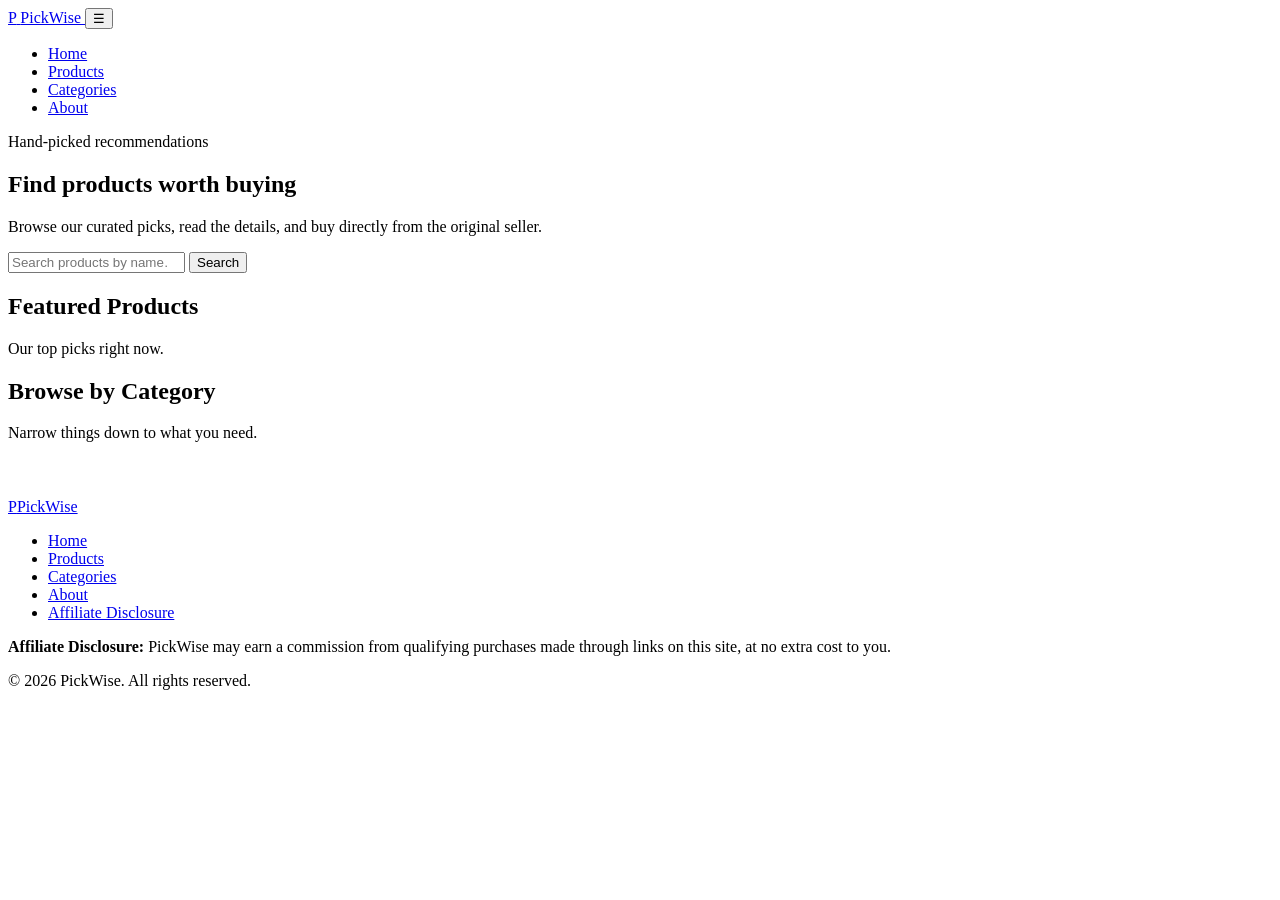
==== index.html @ e02d2fbe "Add files via upload" ====
<!DOCTYPE html>
<html lang="en">
<head>
  <meta charset="UTF-8">
  <meta name="viewport" content="width=device-width, initial-scale=1">
  <title>PickWise | Discover Products Worth Buying</title>
  <meta name="description" content="Browse hand-picked products across electronics, fitness, home and more. Find something you love and buy it directly from the original seller.">
  <link rel="stylesheet" href="css/style.css">
</head>
<body data-page="home">

  <!-- HEADER / NAVIGATION -->
  <header class="site-header">
    <div class="container header-inner">
      <a class="logo" href="index.html" aria-label="PickWise home">
        <span class="logo-mark">P</span>
        <span>PickWise</span>
      </a>

      <button class="nav-toggle" id="nav-toggle" aria-label="Toggle menu" aria-expanded="false" aria-controls="site-nav">☰</button>

      <nav aria-label="Main navigation">
        <ul class="nav-links" id="site-nav">
          <li><a class="active" href="index.html">Home</a></li>
          <li><a href="index.html#products">Products</a></li>
          <li><a href="index.html#categories">Categories</a></li>
          <li><a href="about.html">About</a></li>
        </ul>
      </nav>
    </div>
  </header>

  <main>
    <!-- HERO + SEARCH -->
    <section class="hero">
      <div class="container">
        <span class="eyebrow">Hand-picked recommendations</span>
        <h1>Find products <span>worth buying</span></h1>
        <p>Browse our curated picks, read the details, and buy directly from the original seller.</p>

        <form class="search-form" id="search-form" role="search">
          <input type="search" id="search-input" placeholder="Search products by name…" aria-label="Search products by name" autocomplete="off">
          <button class="btn btn-primary" type="submit">Search</button>
        </form>
      </div>
    </section>

    <!-- FEATURED PRODUCTS -->
    <section class="section section-soft" id="featured">
      <div class="container">
        <div class="section-head">
          <h2>Featured Products</h2>
          <p>Our top picks right now.</p>
        </div>
        <div class="product-grid" id="featured-grid"></div>
      </div>
    </section>

    <!-- CATEGORY FILTERS -->
    <section class="section" id="categories" style="padding-bottom: 0;">
      <div class="container">
        <div class="section-head">
          <h2>Browse by Category</h2>
          <p>Narrow things down to what you need.</p>
        </div>
        <div class="filter-bar" id="category-filters" role="group" aria-label="Filter products by category"></div>
      </div>
    </section>

    <!-- ALL PRODUCTS (filtered by search + category) -->
    <section class="section" id="products" style="padding-top: 24px;">
      <div class="container">
        <p class="results-meta" id="results-count" aria-live="polite"></p>

        <div class="product-grid" id="product-grid"></div>

        <div class="empty-state" id="empty-state" hidden>
          <h3>No products found</h3>
          <p>Try a different search term or category.</p>
          <button class="btn btn-outline" type="button" id="reset-filters">Clear filters</button>
        </div>
      </div>
    </section>
  </main>

  <!-- FOOTER -->
  <footer class="site-footer">
    <div class="container">
      <div class="footer-top">
        <a class="logo" href="index.html"><span class="logo-mark">P</span><span>PickWise</span></a>
        <ul class="footer-links">
          <li><a href="index.html">Home</a></li>
          <li><a href="index.html#products">Products</a></li>
          <li><a href="index.html#categories">Categories</a></li>
          <li><a href="about.html">About</a></li>
          <li><a href="about.html#disclosure">Affiliate Disclosure</a></li>
        </ul>
      </div>
      <p class="footer-disclosure">
        <strong>Affiliate Disclosure:</strong> PickWise may earn a commission from qualifying purchases made through links on this site, at no extra cost to you.
      </p>
      <p class="copyright">&copy; <span id="year">2026</span> PickWise. All rights reserved.</p>
    </div>
  </footer>

  <script src="js/products.js"></script>
  <script src="js/app.js"></script>
</body>
</html>
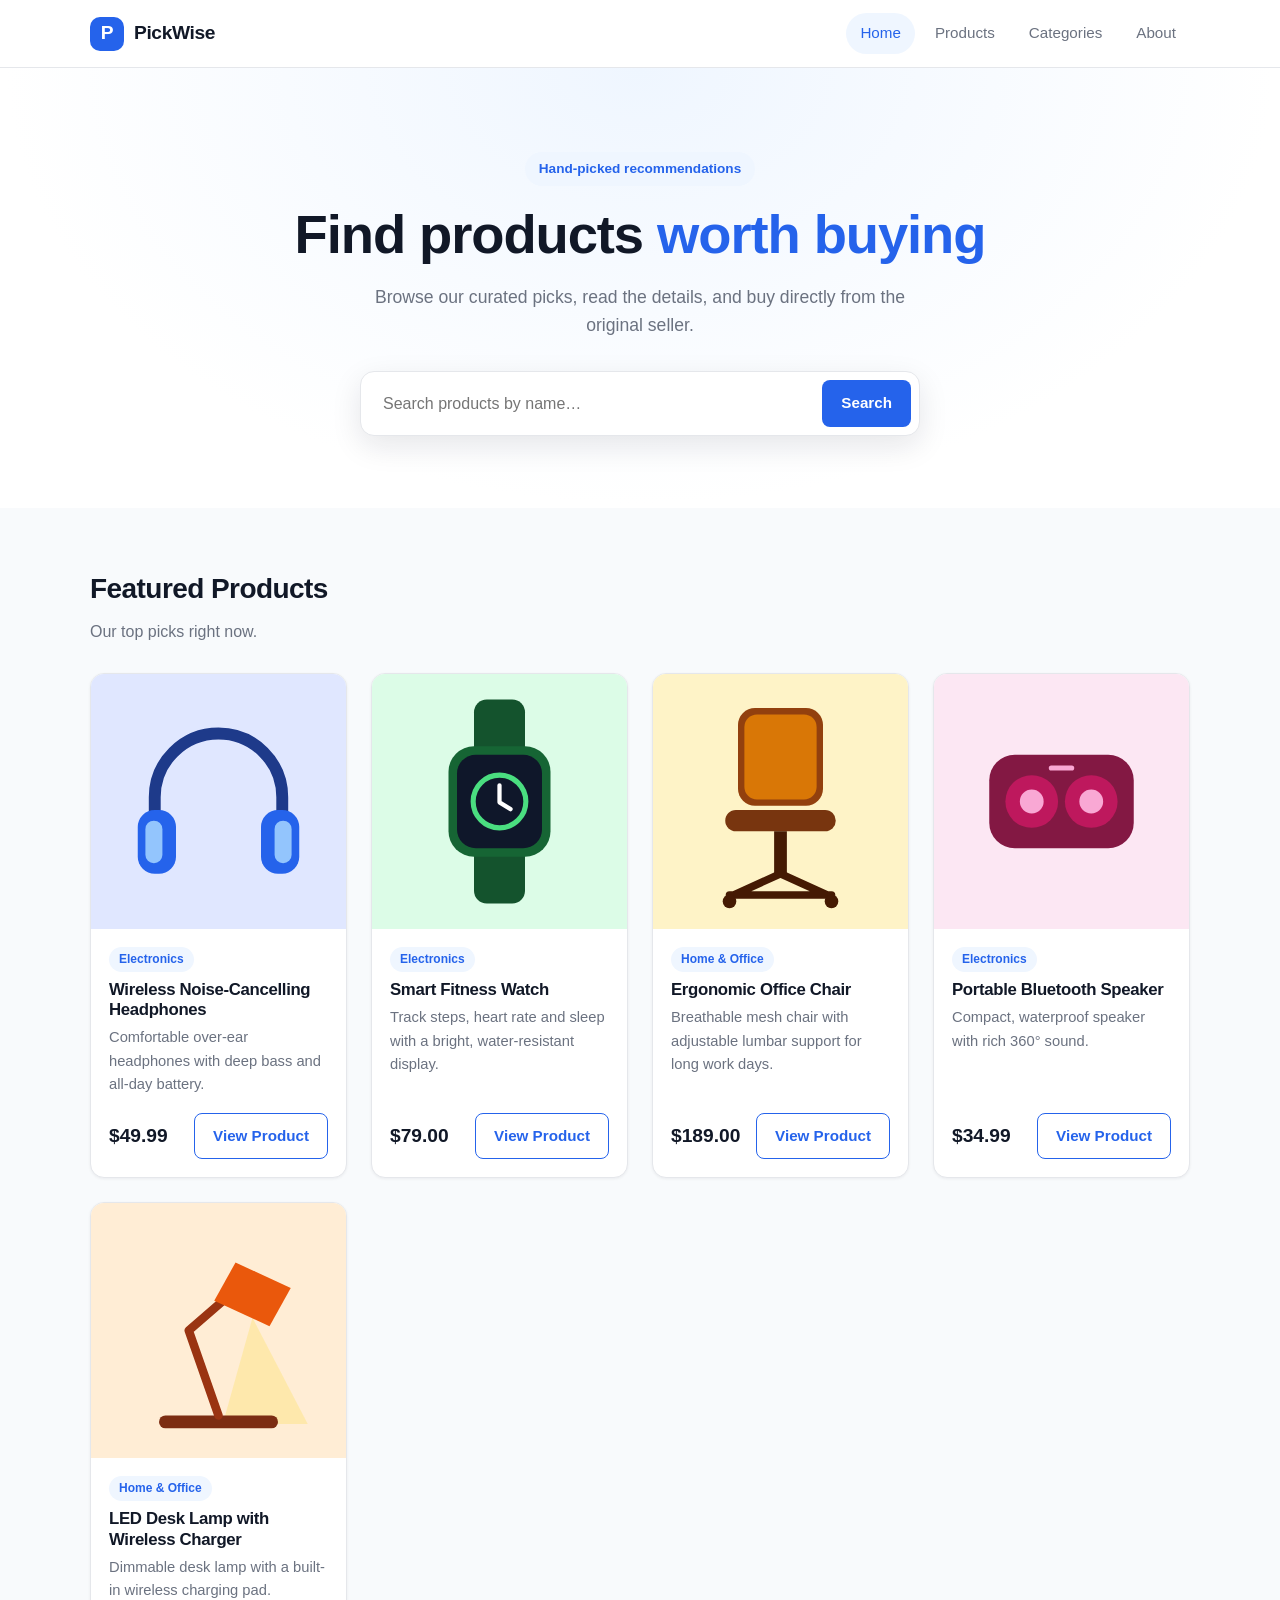
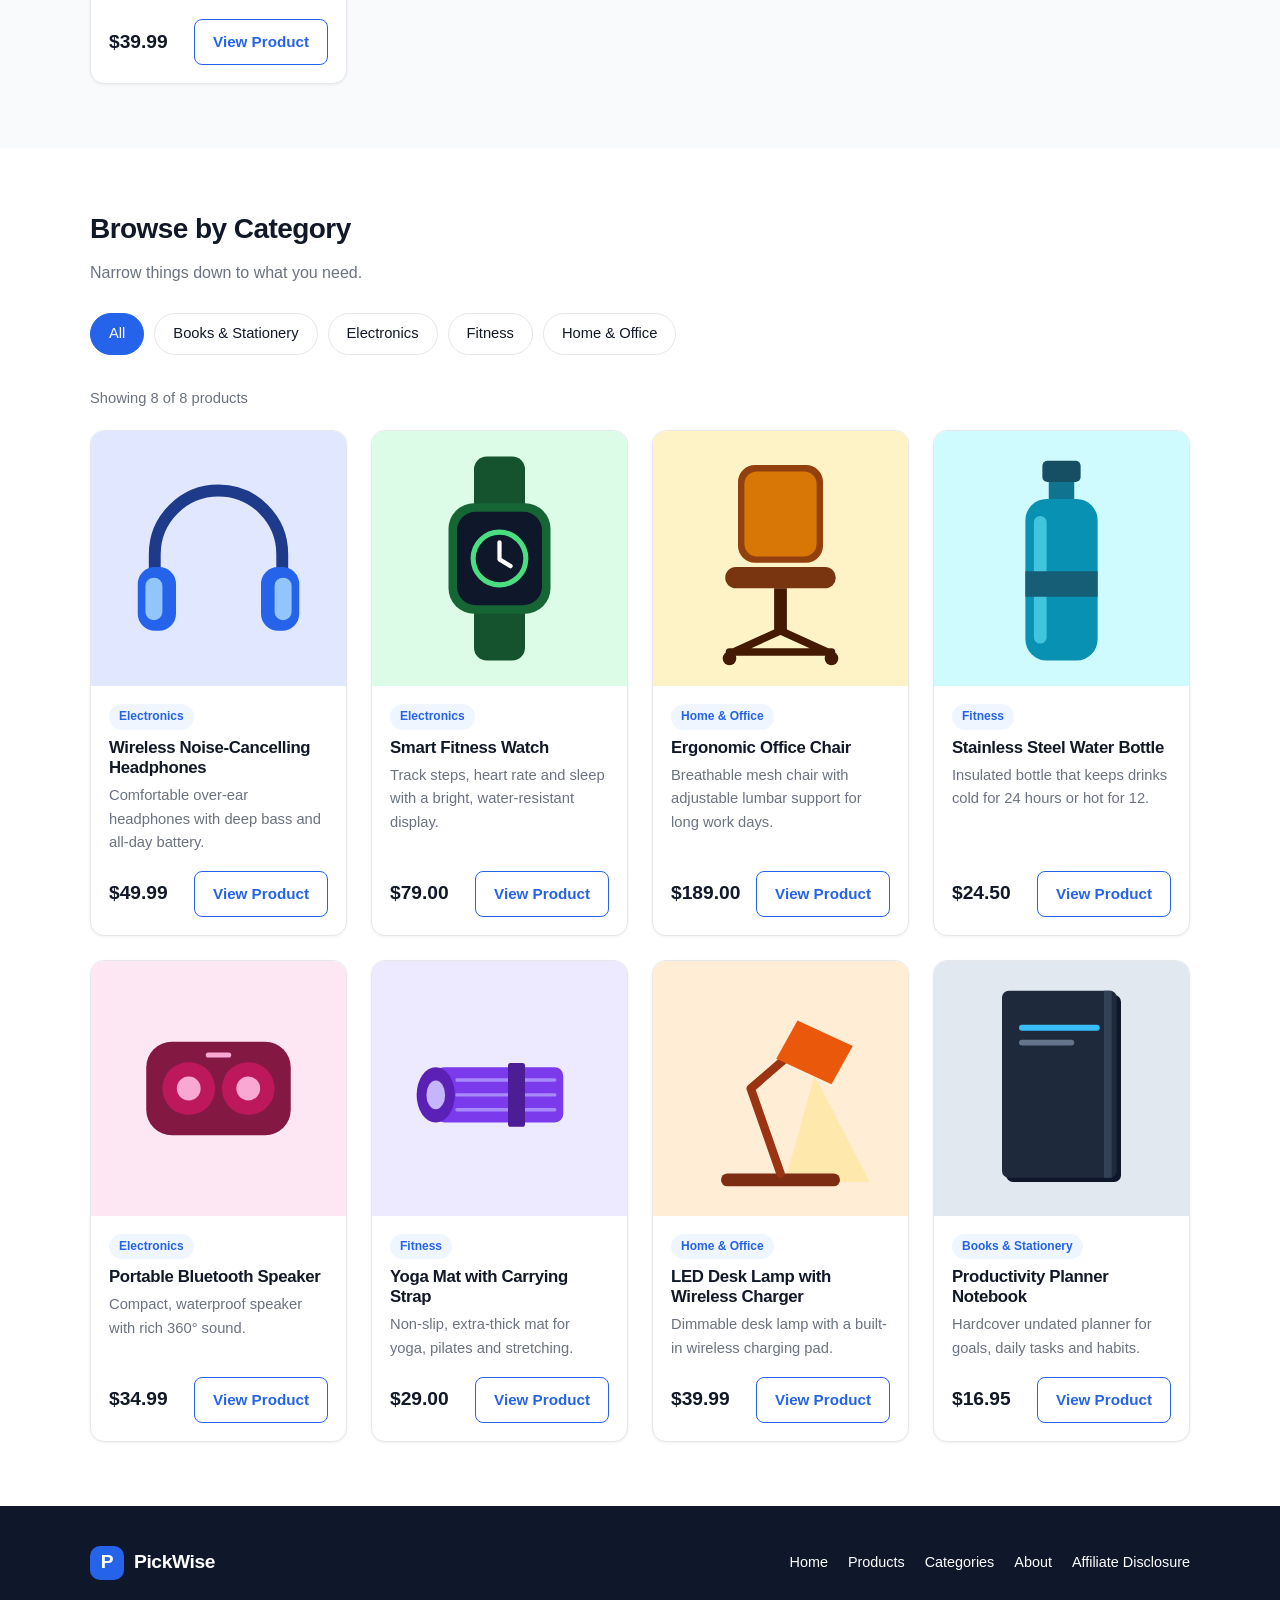
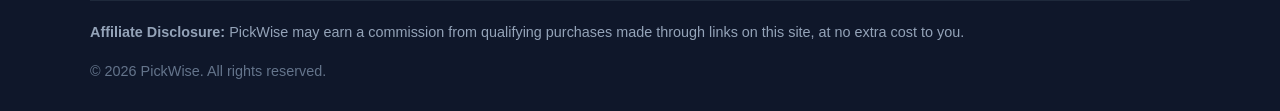
==== commit 4b59404d: "Add files via upload" ====
--- a/index.html
+++ b/index.html
@@ -5,7 +5,7 @@
   <meta name="viewport" content="width=device-width, initial-scale=1">
   <title>PickWise | Discover Products Worth Buying</title>
   <meta name="description" content="Browse hand-picked products across electronics, fitness, home and more. Find something you love and buy it directly from the original seller.">
-  <link rel="stylesheet" href="css/style.css">
+  <link rel="stylesheet" href="style.css">
 </head>
 <body data-page="home">
 
@@ -103,7 +103,7 @@
     </div>
   </footer>
 
-  <script src="js/products.js"></script>
-  <script src="js/app.js"></script>
+  <script src="products.js"></script>
+  <script src="script.js"></script>
 </body>
 </html>
--- a/style.css
+++ b/style.css
@@ -0,0 +1,633 @@
+/* ==========================================================================
+   PickWise – Affiliate Product Discovery Site
+   Stylesheet
+   --------------------------------------------------------------------------
+   1. Design tokens (colours, spacing, radius)
+   2. Base / reset
+   3. Layout helpers
+   4. Header & navigation
+   5. Buttons
+   6. Hero
+   7. Sections, filters & product grid
+   8. Product cards
+   9. Product details page
+   10. About page
+   11. Footer
+   12. Responsive rules
+   ========================================================================== */
+
+/* 1. DESIGN TOKENS ------------------------------------------------------- */
+:root {
+  --accent: #2563eb;
+  --accent-dark: #1d4ed8;
+  --accent-soft: #eff6ff;
+
+  --text: #111827;
+  --text-muted: #6b7280;
+  --border: #e5e7eb;
+  --bg: #ffffff;
+  --bg-soft: #f8fafc;
+
+  --radius: 14px;
+  --radius-sm: 8px;
+  --shadow-sm: 0 1px 3px rgba(17, 24, 39, 0.06);
+  --shadow-md: 0 10px 30px rgba(17, 24, 39, 0.10);
+
+  --container: 1140px;
+  --header-height: 68px;
+}
+
+/* 2. BASE / RESET -------------------------------------------------------- */
+*,
+*::before,
+*::after { box-sizing: border-box; }
+
+html {
+  scroll-behavior: smooth;
+  scroll-padding-top: calc(var(--header-height) + 16px);
+}
+
+body {
+  margin: 0;
+  font-family: -apple-system, BlinkMacSystemFont, "Segoe UI", Roboto, Helvetica, Arial, sans-serif;
+  color: var(--text);
+  background: var(--bg);
+  line-height: 1.6;
+  -webkit-font-smoothing: antialiased;
+}
+
+img { max-width: 100%; display: block; }
+a { color: var(--accent); text-decoration: none; }
+a:hover { color: var(--accent-dark); }
+h1, h2, h3 { line-height: 1.2; margin: 0 0 0.5em; letter-spacing: -0.02em; }
+p { margin: 0 0 1em; }
+
+:focus-visible {
+  outline: 3px solid rgba(37, 99, 235, 0.45);
+  outline-offset: 2px;
+}
+
+/* 3. LAYOUT HELPERS ------------------------------------------------------ */
+.container {
+  width: 100%;
+  max-width: var(--container);
+  margin: 0 auto;
+  padding: 0 20px;
+}
+
+.section { padding: 64px 0; }
+.section-soft { background: var(--bg-soft); }
+
+.section-head { margin-bottom: 28px; }
+.section-head h2 { font-size: 1.75rem; }
+.section-head p { color: var(--text-muted); margin: 0; }
+
+/* 4. HEADER & NAVIGATION ------------------------------------------------- */
+.site-header {
+  position: sticky;
+  top: 0;
+  z-index: 50;
+  height: var(--header-height);
+  background: rgba(255, 255, 255, 0.92);
+  backdrop-filter: blur(8px);
+  border-bottom: 1px solid var(--border);
+}
+
+.header-inner {
+  height: 100%;
+  display: flex;
+  align-items: center;
+  justify-content: space-between;
+}
+
+.logo {
+  display: flex;
+  align-items: center;
+  gap: 10px;
+  font-weight: 800;
+  font-size: 1.2rem;
+  color: var(--text);
+  letter-spacing: -0.02em;
+}
+.logo:hover { color: var(--text); }
+
+.logo-mark {
+  width: 34px;
+  height: 34px;
+  display: grid;
+  place-items: center;
+  border-radius: 10px;
+  background: var(--accent);
+  color: #fff;
+  font-weight: 800;
+}
+
+.nav-links {
+  display: flex;
+  align-items: center;
+  gap: 6px;
+  list-style: none;
+  margin: 0;
+  padding: 0;
+}
+
+.nav-links a {
+  display: block;
+  padding: 8px 14px;
+  border-radius: 999px;
+  color: var(--text-muted);
+  font-weight: 500;
+  font-size: 0.95rem;
+  transition: background 0.2s, color 0.2s;
+}
+.nav-links a:hover,
+.nav-links a.active {
+  background: var(--accent-soft);
+  color: var(--accent);
+}
+
+.nav-toggle {
+  display: none;
+  width: 42px;
+  height: 42px;
+  border: 1px solid var(--border);
+  border-radius: var(--radius-sm);
+  background: #fff;
+  cursor: pointer;
+  font-size: 1.3rem;
+  line-height: 1;
+}
+
+/* 5. BUTTONS ------------------------------------------------------------- */
+.btn {
+  display: inline-flex;
+  align-items: center;
+  justify-content: center;
+  gap: 8px;
+  padding: 10px 18px;
+  border-radius: var(--radius-sm);
+  border: 1.5px solid transparent;
+  font: inherit;
+  font-weight: 600;
+  font-size: 0.95rem;
+  cursor: pointer;
+  transition: background 0.2s, color 0.2s, border-color 0.2s, transform 0.2s, box-shadow 0.2s;
+}
+.btn:hover { transform: translateY(-1px); }
+
+.btn-primary { background: var(--accent); color: #fff; }
+.btn-primary:hover { background: var(--accent-dark); color: #fff; box-shadow: 0 8px 20px rgba(37, 99, 235, 0.3); }
+
+.btn-outline { background: #fff; color: var(--accent); border-color: var(--accent); }
+.btn-outline:hover { background: var(--accent); color: #fff; }
+
+.btn-lg { padding: 15px 30px; font-size: 1.05rem; border-radius: 10px; }
+
+/* 6. HERO ---------------------------------------------------------------- */
+.hero {
+  padding: 84px 0 72px;
+  text-align: center;
+  background:
+    radial-gradient(ellipse at 50% 0%, var(--accent-soft) 0%, rgba(255, 255, 255, 0) 70%),
+    #fff;
+}
+
+.eyebrow {
+  display: inline-block;
+  margin-bottom: 16px;
+  padding: 6px 14px;
+  border-radius: 999px;
+  background: var(--accent-soft);
+  color: var(--accent);
+  font-size: 0.85rem;
+  font-weight: 600;
+}
+
+.hero h1 {
+  font-size: clamp(2rem, 5vw, 3.4rem);
+  max-width: 760px;
+  margin: 0 auto 16px;
+}
+.hero h1 span { color: var(--accent); }
+
+.hero p {
+  max-width: 580px;
+  margin: 0 auto 32px;
+  color: var(--text-muted);
+  font-size: 1.1rem;
+}
+
+.search-form {
+  display: flex;
+  gap: 10px;
+  max-width: 560px;
+  margin: 0 auto;
+  padding: 8px;
+  background: #fff;
+  border: 1px solid var(--border);
+  border-radius: 14px;
+  box-shadow: var(--shadow-md);
+}
+.search-form input {
+  flex: 1;
+  min-width: 0;
+  padding: 10px 14px;
+  border: 0;
+  background: transparent;
+  font: inherit;
+  color: var(--text);
+}
+.search-form input:focus { outline: none; }
+
+/* 7. SECTIONS, FILTERS & PRODUCT GRID ------------------------------------ */
+.filter-bar {
+  display: flex;
+  flex-wrap: wrap;
+  gap: 10px;
+}
+
+.chip {
+  padding: 8px 18px;
+  border: 1px solid var(--border);
+  border-radius: 999px;
+  background: #fff;
+  color: var(--text);
+  font: inherit;
+  font-size: 0.92rem;
+  font-weight: 500;
+  cursor: pointer;
+  transition: all 0.2s;
+}
+.chip:hover { border-color: var(--accent); color: var(--accent); }
+.chip.active { background: var(--accent); border-color: var(--accent); color: #fff; }
+
+.results-meta {
+  margin: 8px 0 20px;
+  color: var(--text-muted);
+  font-size: 0.92rem;
+}
+
+.product-grid {
+  display: grid;
+  grid-template-columns: repeat(auto-fill, minmax(250px, 1fr));
+  gap: 24px;
+}
+
+.empty-state {
+  padding: 56px 20px;
+  text-align: center;
+  color: var(--text-muted);
+  border: 1px dashed var(--border);
+  border-radius: var(--radius);
+  background: #fff;
+}
+.empty-state h3 { color: var(--text); }
+
+/* 8. PRODUCT CARDS ------------------------------------------------------- */
+.card {
+  display: flex;
+  flex-direction: column;
+  background: #fff;
+  border: 1px solid var(--border);
+  border-radius: var(--radius);
+  overflow: hidden;
+  box-shadow: var(--shadow-sm);
+  transition: transform 0.25s, box-shadow 0.25s, border-color 0.25s;
+}
+.card:hover {
+  transform: translateY(-5px);
+  box-shadow: var(--shadow-md);
+  border-color: #cbd5e1;
+}
+
+.card-image {
+  display: block;
+  aspect-ratio: 1 / 1;
+  overflow: hidden;
+  background: var(--bg-soft);
+}
+.card-image img {
+  width: 100%;
+  height: 100%;
+  object-fit: cover;
+  transition: transform 0.4s;
+}
+.card:hover .card-image img { transform: scale(1.05); }
+
+.card-body {
+  display: flex;
+  flex-direction: column;
+  flex: 1;
+  padding: 18px;
+}
+
+.tag {
+  align-self: flex-start;
+  margin-bottom: 8px;
+  padding: 3px 10px;
+  border-radius: 999px;
+  background: var(--accent-soft);
+  color: var(--accent);
+  font-size: 0.75rem;
+  font-weight: 600;
+}
+
+.card-title { font-size: 1.05rem; margin-bottom: 6px; }
+.card-title a { color: var(--text); }
+.card-title a:hover { color: var(--accent); }
+
+.card-desc {
+  flex: 1;
+  margin-bottom: 16px;
+  color: var(--text-muted);
+  font-size: 0.92rem;
+}
+
+.card-footer {
+  display: flex;
+  align-items: center;
+  justify-content: space-between;
+  gap: 12px;
+}
+
+.price { font-size: 1.2rem; font-weight: 800; }
+
+/* 9. PRODUCT DETAILS PAGE ------------------------------------------------ */
+.breadcrumb {
+  padding: 24px 0 0;
+  color: var(--text-muted);
+  font-size: 0.9rem;
+}
+
+.product-detail {
+  display: grid;
+  grid-template-columns: 1fr 1fr;
+  gap: 48px;
+  padding: 28px 0 64px;
+  align-items: start;
+}
+
+.detail-image {
+  overflow: hidden;
+  border: 1px solid var(--border);
+  border-radius: var(--radius);
+  background: var(--bg-soft);
+}
+.detail-image img { width: 100%; aspect-ratio: 1 / 1; object-fit: cover; }
+
+.detail-info h1 { font-size: clamp(1.6rem, 3.5vw, 2.3rem); margin: 10px 0 12px; }
+.detail-price { font-size: 2rem; font-weight: 800; margin-bottom: 18px; }
+.detail-desc { color: var(--text-muted); font-size: 1.02rem; }
+
+.detail-info h3 { margin-top: 24px; font-size: 1.05rem; }
+
+.feature-list {
+  list-style: none;
+  margin: 0 0 28px;
+  padding: 0;
+  display: grid;
+  gap: 10px;
+}
+.feature-list li {
+  position: relative;
+  padding-left: 30px;
+}
+.feature-list li::before {
+  content: "✓";
+  position: absolute;
+  left: 0;
+  top: 1px;
+  width: 20px;
+  height: 20px;
+  display: grid;
+  place-items: center;
+  border-radius: 50%;
+  background: var(--accent-soft);
+  color: var(--accent);
+  font-size: 0.75rem;
+  font-weight: 800;
+}
+
+.buy-box .btn { width: 100%; }
+
+.buy-note {
+  margin: 12px 0 0;
+  color: var(--text-muted);
+  font-size: 0.82rem;
+  text-align: center;
+}
+
+.not-found { padding: 80px 0; text-align: center; }
+
+/* 10. ABOUT PAGE --------------------------------------------------------- */
+.page-hero {
+  padding: 64px 0 40px;
+  text-align: center;
+  background: var(--bg-soft);
+  border-bottom: 1px solid var(--border);
+}
+.page-hero h1 { font-size: clamp(1.8rem, 4vw, 2.6rem); }
+.page-hero p { max-width: 600px; margin: 0 auto; color: var(--text-muted); }
+
+.prose { max-width: 760px; margin: 0 auto; }
+.prose h2 { margin-top: 2em; font-size: 1.5rem; }
+
+.steps {
+  display: grid;
+  grid-template-columns: repeat(auto-fit, minmax(200px, 1fr));
+  gap: 20px;
+  margin: 24px 0;
+  padding: 0;
+  list-style: none;
+  counter-reset: step;
+}
+.steps li {
+  counter-increment: step;
+  padding: 20px;
+  border: 1px solid var(--border);
+  border-radius: var(--radius);
+  background: #fff;
+}
+.steps li::before {
+  content: counter(step);
+  display: grid;
+  place-items: center;
+  width: 32px;
+  height: 32px;
+  margin-bottom: 10px;
+  border-radius: 50%;
+  background: var(--accent);
+  color: #fff;
+  font-weight: 700;
+}
+
+.disclosure-box {
+  margin-top: 2em;
+  padding: 24px;
+  border: 1px solid #bfdbfe;
+  border-left: 5px solid var(--accent);
+  border-radius: var(--radius-sm);
+  background: var(--accent-soft);
+}
+.disclosure-box h2 { margin-top: 0; font-size: 1.25rem; }
+.disclosure-box p:last-child { margin-bottom: 0; }
+
+/* 11. FOOTER ------------------------------------------------------------- */
+.site-footer {
+  padding: 40px 0 28px;
+  background: #0f172a;
+  color: #cbd5e1;
+  font-size: 0.9rem;
+}
+.site-footer a { color: #fff; }
+.site-footer a:hover { text-decoration: underline; }
+
+.footer-top {
+  display: flex;
+  flex-wrap: wrap;
+  gap: 24px;
+  justify-content: space-between;
+  align-items: center;
+  margin-bottom: 20px;
+}
+.footer-top .logo { color: #fff; }
+
+.footer-links {
+  display: flex;
+  flex-wrap: wrap;
+  gap: 20px;
+  list-style: none;
+  margin: 0;
+  padding: 0;
+}
+
+.footer-disclosure {
+  margin: 0 0 16px;
+  padding-top: 20px;
+  border-top: 1px solid #1e293b;
+  color: #94a3b8;
+}
+.copyright { margin: 0; color: #64748b; }
+
+/* 12. RESPONSIVE RULES --------------------------------------------------- */
+@media (max-width: 820px) {
+  .product-detail { grid-template-columns: 1fr; gap: 28px; }
+  .section { padding: 48px 0; }
+}
+
+@media (max-width: 720px) {
+  .nav-toggle { display: block; }
+
+  .nav-links {
+    position: absolute;
+    top: var(--header-height);
+    left: 0;
+    right: 0;
+    flex-direction: column;
+    align-items: stretch;
+    gap: 0;
+    padding: 8px 20px 16px;
+    background: #fff;
+    border-bottom: 1px solid var(--border);
+    box-shadow: var(--shadow-md);
+    display: none;
+  }
+  .nav-links.open { display: flex; }
+  .nav-links a { padding: 12px 14px; border-radius: var(--radius-sm); }
+}
+
+@media (max-width: 520px) {
+  .hero { padding: 56px 0 48px; }
+  .search-form { flex-direction: column; }
+  .product-grid { gap: 16px; grid-template-columns: repeat(auto-fill, minmax(150px, 1fr)); }
+  .card-body { padding: 12px; }
+  .card-footer { flex-direction: column; align-items: stretch; }
+  .card-footer .btn { width: 100%; padding: 9px 10px; font-size: 0.85rem; }
+  .card-desc { display: none; }
+}
+
+@media (prefers-reduced-motion: reduce) {
+  html { scroll-behavior: auto; }
+  * { transition: none !important; }
+}
+
+/* ==========================================================================
+   13. LEAD CAPTURE FORM, THANK-YOU PAGE
+   ========================================================================== */
+.lead-card {
+  max-width: 640px;
+  margin: 0 auto;
+  padding: 32px;
+  background: #fff;
+  border: 1px solid var(--border);
+  border-radius: var(--radius);
+  box-shadow: var(--shadow-md);
+}
+.lead-head { text-align: center; margin-bottom: 20px; }
+.lead-head h2 { font-size: 1.5rem; }
+.lead-head p { color: var(--text-muted); margin: 0; }
+
+#lead-section.pulse .lead-card { animation: pulse 0.75s ease 2; }
+@keyframes pulse {
+  50% { box-shadow: 0 0 0 6px rgba(37, 99, 235, 0.25); }
+}
+
+.demo-banner {
+  margin-bottom: 16px;
+  padding: 10px 14px;
+  border-radius: var(--radius-sm);
+  background: #fef3c7;
+  color: #92400e;
+  font-size: 0.85rem;
+}
+.demo-form { display: grid; gap: 14px; }
+.demo-form label { display: grid; gap: 6px; font-weight: 600; font-size: 0.92rem; }
+.demo-form input[type="text"],
+.demo-form input[type="email"],
+.demo-form input[type="tel"] {
+  padding: 12px 14px;
+  border: 1px solid var(--border);
+  border-radius: var(--radius-sm);
+  font: inherit;
+}
+.demo-form input:focus { outline: 3px solid rgba(37, 99, 235, 0.25); border-color: var(--accent); }
+.demo-form .check { display: block; font-weight: 400; color: var(--text-muted); }
+
+.lead-success, .thanks-box { text-align: center; }
+.success-icon {
+  display: grid;
+  place-items: center;
+  width: 64px;
+  height: 64px;
+  margin: 0 auto 16px;
+  border-radius: 50%;
+  background: #dcfce7;
+  color: #15803d;
+  font-size: 1.8rem;
+  font-weight: 800;
+}
+
+.thanks-box {
+  max-width: 560px;
+  margin: 0 auto;
+  padding: 40px 28px;
+  border: 1px solid var(--border);
+  border-radius: var(--radius);
+  box-shadow: var(--shadow-md);
+}
+.thanks-product {
+  display: flex;
+  align-items: center;
+  gap: 16px;
+  margin: 20px 0 24px;
+  padding: 14px;
+  text-align: left;
+  border: 1px solid var(--border);
+  border-radius: var(--radius-sm);
+  background: var(--bg-soft);
+}
+.thanks-product img { width: 72px; height: 72px; border-radius: 10px; object-fit: cover; }
+
+@media (max-width: 520px) {
+  .lead-card { padding: 22px 16px; }
+}
